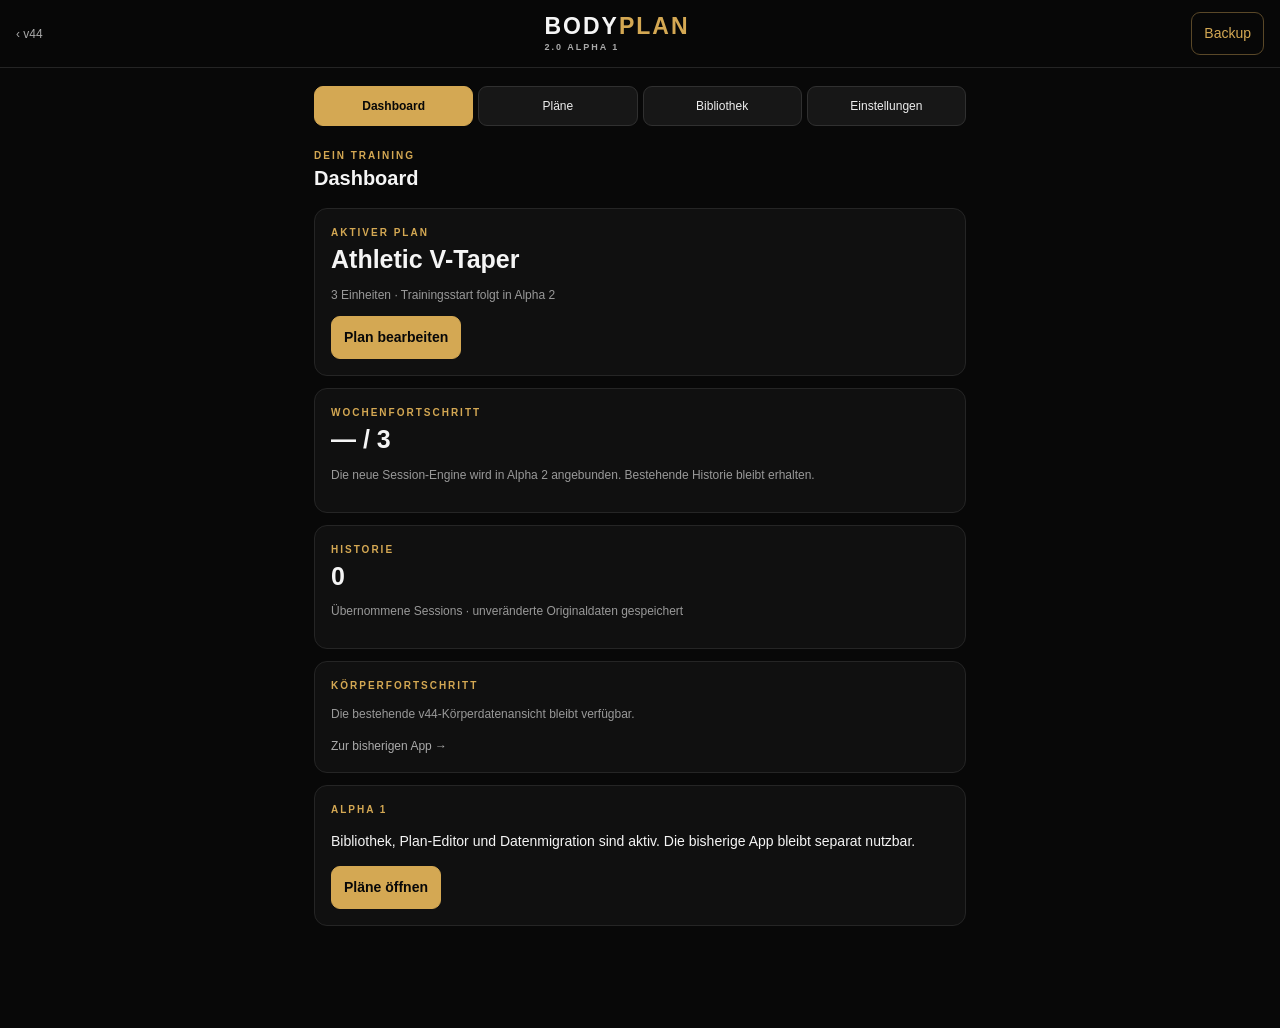
==== alpha.html @ 123b0288 "BodyPlan 2.0 Alpha 1" ====
<!doctype html><html lang="de"><head><meta charset="utf-8"><meta name="viewport" content="width=device-width,initial-scale=1,viewport-fit=cover"><meta name="theme-color" content="#080808"><title>BodyPlan 2.0 Alpha</title><link rel="stylesheet" href="alpha.css"></head><body><header><a href="index.html" class="back">‹ v44</a><div class="brand">BODY<span>PLAN</span><small>2.0 ALPHA 1</small></div><button id="backup" class="outline">Backup</button></header><main><div id="notice"></div><nav><button data-page="dashboard">Dashboard</button><button data-page="plans">Pläne</button><button data-page="library">Bibliothek</button><button data-page="settings">Einstellungen</button></nav><section id="content"></section></main><input id="importFile" type="file" accept=".json" hidden><script src="alpha.js"></script></body></html>
---- alpha.css ----
*{box-sizing:border-box}body{margin:0;background:#080808;color:#f5f5f5;font:14px/1.5 -apple-system,BlinkMacSystemFont,"Segoe UI",sans-serif}header{position:sticky;top:0;z-index:5;background:#080808ee;backdrop-filter:blur(12px);border-bottom:1px solid #242424;padding:calc(12px + env(safe-area-inset-top)) 16px 12px;display:flex;align-items:center;justify-content:space-between;gap:12px}.brand{font-size:23px;font-weight:900;letter-spacing:2px;line-height:1}.brand span{color:#d4a853}.brand small{display:block;font-size:9px;letter-spacing:2px;color:#aaa;margin-top:5px}.back{color:#aaa;text-decoration:none;font-size:12px}main{max-width:680px;margin:auto;padding:18px 14px 90px}nav{display:flex;gap:5px;overflow:auto;margin-bottom:22px}button{font:inherit;cursor:pointer;border:1px solid #303030;border-radius:9px;background:#171717;color:#eee;padding:10px 12px}button.active,.primary{background:#d4a853;color:#080808;border-color:#d4a853;font-weight:750}.outline{background:transparent;color:#d4a853;border-color:#5a4828}button:disabled{opacity:.4}nav button{white-space:nowrap;font-size:12px;flex:1}.card{background:#101010;border:1px solid #252525;border-radius:13px;padding:16px;margin-bottom:12px}.muted{color:#999;font-size:12px}.eyebrow{color:#d4a853;font-size:10px;letter-spacing:2px;text-transform:uppercase;font-weight:800}.title{font-size:25px;font-weight:800;line-height:1.15;margin:5px 0 10px}h2{font-size:20px;margin:0 0 15px}h3{font-size:16px;margin:0 0 10px}.row{display:flex;align-items:center;justify-content:space-between;gap:10px}.row>*{min-width:0}.stack{display:grid;gap:8px}.actions{display:flex;flex-wrap:wrap;gap:7px;margin-top:12px}.actions button{font-size:12px;padding:9px 11px}.pill{font-size:10px;color:#d4a853;border:1px solid #5a4828;border-radius:20px;padding:4px 8px}.field{display:grid;gap:5px;margin:10px 0}.field label{font-size:11px;color:#aaa}input,select,textarea{width:100%;background:#090909;border:1px solid #333;border-radius:8px;color:white;padding:11px;font:inherit;min-width:0}textarea{min-height:70px;resize:vertical}.grid2{display:grid;grid-template-columns:1fr 1fr;gap:8px}.grid3{display:grid;grid-template-columns:repeat(3,1fr);gap:7px}.setrow{display:grid;grid-template-columns:32px 1fr 1fr 38px;gap:6px;align-items:center;margin:6px 0}.setrow input{text-align:center;padding:9px 4px}.setrow button{padding:8px 0}.excard{border-top:1px solid #282828;padding:14px 0}.excard:first-child{border:0}.small{font-size:11px}.warning{border-left:3px solid #d4a853;background:#17130b;padding:12px;border-radius:6px;margin-bottom:14px;font-size:12px}.danger{color:#ff8c84}.muscle{display:inline-block;margin:3px;padding:5px 8px;background:#201b10;border-radius:6px;font-size:11px;color:#d4a853}.spacer{height:10px}details summary{cursor:pointer;color:#d4a853;padding:8px 0}input[type=checkbox]{width:auto;accent-color:#d4a853}.check{display:flex;align-items:center;gap:9px;padding:7px 0}.check input{width:18px;height:18px}.full{width:100%}@media(max-width:380px){.grid3{grid-template-columns:1fr 1fr}.brand{font-size:19px}header{gap:6px}header button{padding:8px;font-size:11px}}
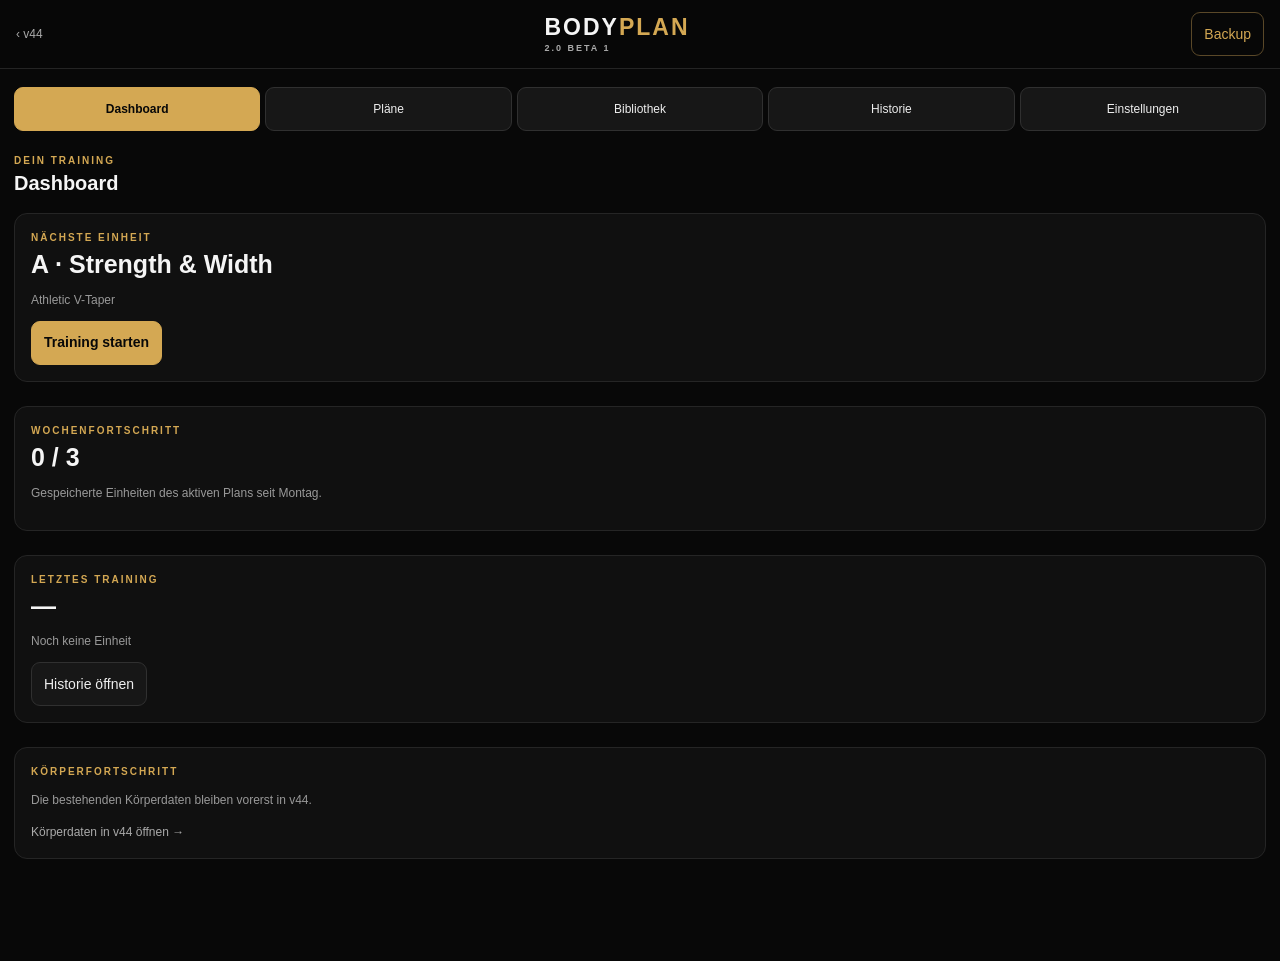
==== commit 22c73ea1: "BodyPlan 2.0 Beta 1" ====
--- a/alpha.html
+++ b/alpha.html
@@ -1 +1 @@
-<!doctype html><html lang="de"><head><meta charset="utf-8"><meta name="viewport" content="width=device-width,initial-scale=1,viewport-fit=cover"><meta name="theme-color" content="#080808"><title>BodyPlan 2.0 Alpha</title><link rel="stylesheet" href="alpha.css"></head><body><header><a href="index.html" class="back">‹ v44</a><div class="brand">BODY<span>PLAN</span><small>2.0 ALPHA 1</small></div><button id="backup" class="outline">Backup</button></header><main><div id="notice"></div><nav><button data-page="dashboard">Dashboard</button><button data-page="plans">Pläne</button><button data-page="library">Bibliothek</button><button data-page="settings">Einstellungen</button></nav><section id="content"></section></main><input id="importFile" type="file" accept=".json" hidden><script src="alpha.js"></script></body></html>+<!doctype html><meta charset="utf-8"><meta name="viewport" content="width=device-width,initial-scale=1"><script>location.replace("bodyplan2.html?v=201")</script><a href="bodyplan2.html?v=201">BodyPlan 2.0 öffnen</a>
